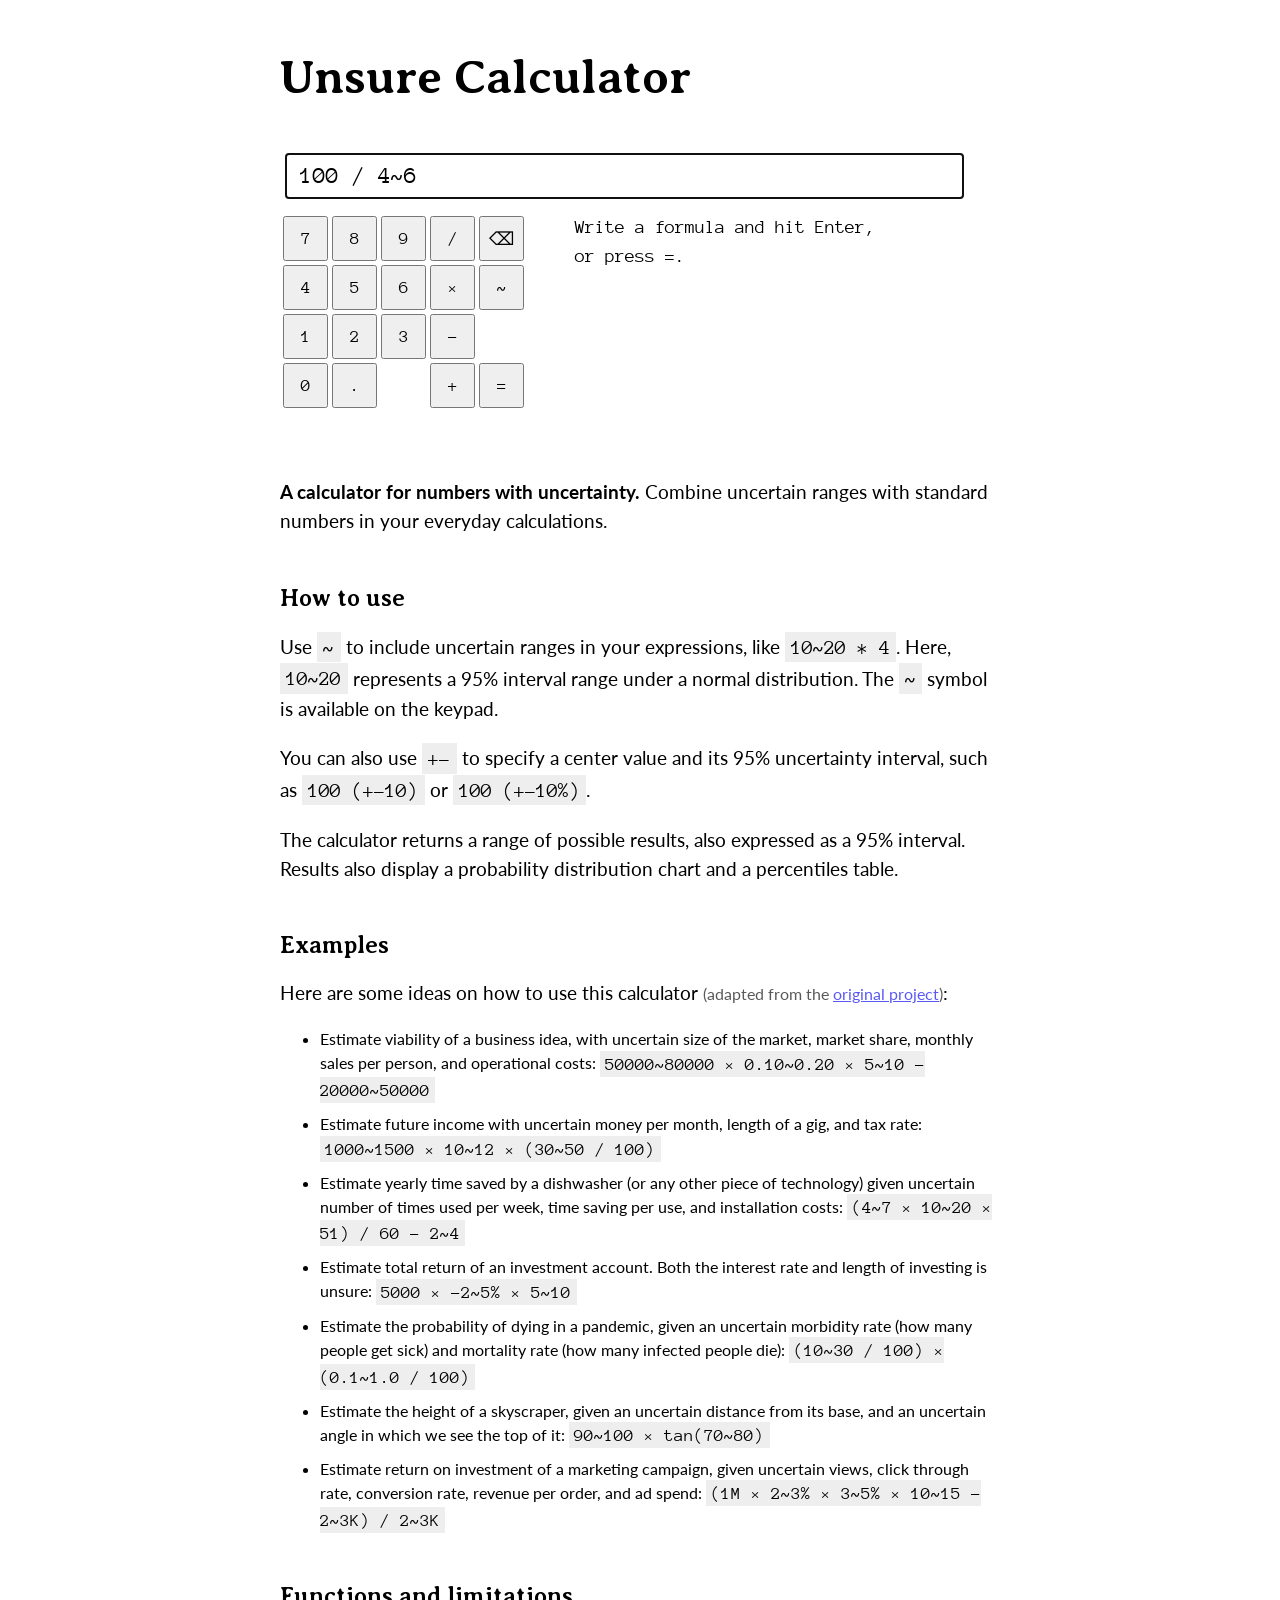
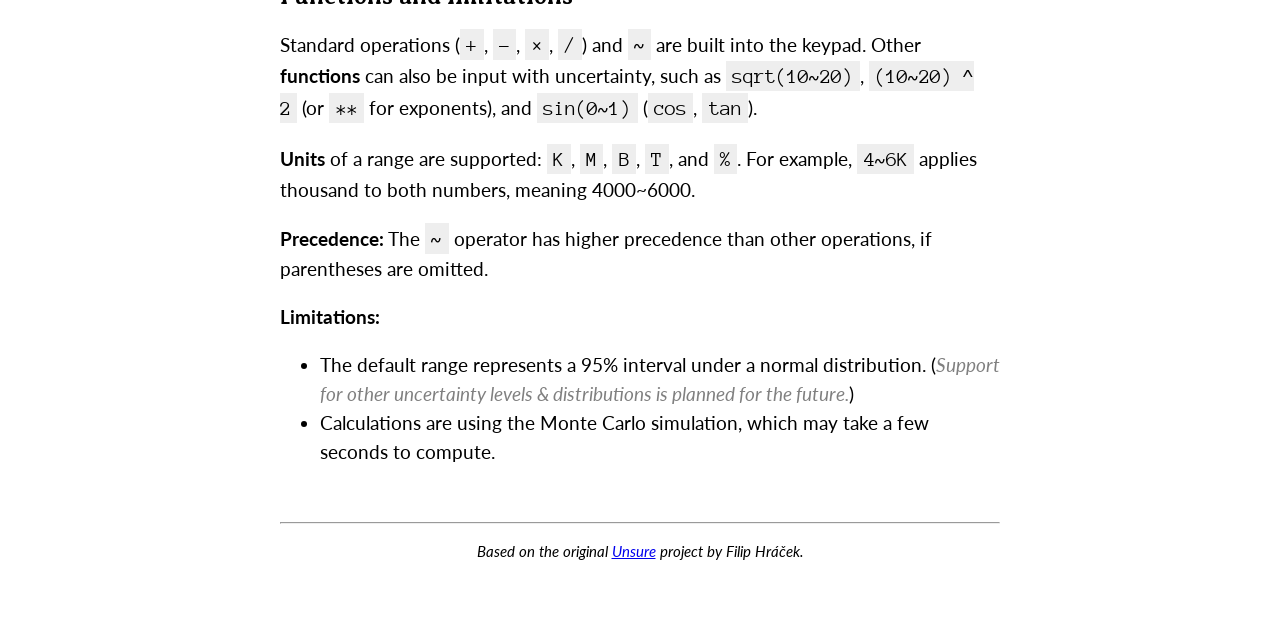
==== index.html @ 4c5ca55e "Built web Branch: main Commit: 947348cceb85f7a2508c721a93d3c73d7488a442  package:peanut 5.0.0" ====
<!DOCTYPE html>
<html lang="en">
  <head>
    <title>Unsure Calculator</title>
    <meta charset="utf-8">
    <meta name="viewport" content="width=device-width, initial-scale=1">
    <link rel="manifest" href="manifest.json">
    <link rel="stylesheet" href="styles.css">
    <link rel="stylesheet" href="app_component/app_component.css">
    <script defer src="main.dart.js"></script>

    <link rel="preconnect" href="https://fonts.gstatic.com">
    <link rel="preload" href="worker.dart.js" as="script">

    <link rel="icon" type="image/png" href="favicon.png">

    <meta property="og:title" content="Unsure Calculator">
    <meta property="og:url" content="https://filiph.github.io/unsure/">
    <meta property="og:description" content="The Unsure Calculator is an online tool that lets you calculate with numbers you’re not sure about.">
    <meta property="og:image" content="https://filiph.github.io/unsure/images/screenshot.png">

    <meta name="Description" content="The Unsure Calculator is an online tool that lets you calculate with numbers you’re not sure about.">

  </head>
  <body>
    <h1>Unsure Calculator</h1>
    
    <div id="unsure-calc">Loading...</div>

    <a href="#" id="toggle-instructions">How to use</a>
    <div id="instructions">
    <p>
      <b>A calculator for numbers with uncertainty.</b> Combine uncertain ranges with standard numbers in your everyday calculations.
    </p>

    <h2>How to use</h2>
    <p>
      Use <code>~</code> to include uncertain ranges in your expressions, like <code>10~20 * 4</code>. Here, <code>10~20</code> represents a 95% interval range under a normal distribution. The <code>~</code> symbol is available on the keypad.
    </p>
    <p>
      You can also use <code>+-</code> to specify a center value and its 95% uncertainty interval, such as <code>100 (+-10)</code> or <code>100 (+-10%)</code>.
    </p>
    <p>
      The calculator returns a range of possible results, also expressed as a 95% interval. Results also display a probability distribution chart and a percentiles table.
    </p>

    <h2>Examples</h2>
    <p>
      Here are some ideas on how to use this calculator 
      <small style="opacity: 0.65;">(adapted from the <a href="#footnote">original project</a>)</small>:
    </p>

    <ul class="compact-list">
      <li>Estimate viability of a business idea, with uncertain size of the market, market share, monthly sales per person, and operational costs: <code>50000~80000 × 0.10~0.20 × 5~10 - 20000~50000</code></li>
      <li>Estimate future income with uncertain money per month, length of a gig, and tax rate: <code>1000~1500 × 10~12 × (30~50 / 100)</code></li>
      <li>Estimate yearly time saved by a dishwasher (or any other piece of technology) given uncertain number of times used per week, time saving per use, and installation costs: <code>(4~7 × 10~20 × 51) / 60 - 2~4</code></li>
      <li>Estimate total return of an investment account. Both the interest rate and length of investing is unsure: <code>5000 × -2~5% × 5~10</code></li>
      <li>Estimate the probability of dying in a pandemic, given an uncertain morbidity rate (how many people get sick) and mortality rate (how many infected people die): <code>(10~30 / 100) × (0.1~1.0 / 100)</code></li>
      <li>Estimate the height of a skyscraper, given an uncertain distance from its base, and an uncertain angle in which we see the top of it: <code>90~100 × tan(70~80)</code></li>
      <li>Estimate return on investment of a marketing campaign, given uncertain views, click through rate, conversion rate, revenue per order, and ad spend: <code>(1M × 2~3% × 3~5% × 10~15 - 2~3K) / 2~3K</code></li>
    </ul>

    <h2>Functions and limitations</h2>
    <p>
      Standard operations (<code>+</code>, <code>-</code>, <code>×</code>, <code>/</code>) and <code>~</code> are built into the keypad.
      Other <b>functions</b> can also be input with uncertainty, such as <code>sqrt(10~20)</code>, <code>(10~20) ^ 2</code> (or <code>**</code> for exponents), and <code>sin(0~1)</code> (<code>cos</code>, <code>tan</code>).
    </p>
    <p>
      <b>Units</b> of a range are supported: <code>K</code>, <code>M</code>, <code>B</code>, <code>T</code>, and <code>%</code>. For example, <code>4~6K</code> applies thousand to both numbers, meaning 4000~6000.
    </p>
    <p>
      <b>Precedence:</b> The <code>~</code> operator has higher precedence than other operations, if parentheses are omitted.
    </p>
    <p>
      <b>Limitations:</b>
    </p>
    <ul>
      <li>The default range represents a 95% interval under a normal distribution. (<span style="color: gray; font-style: italic;">Support for other uncertainty levels & distributions is planned for the future.</span>)</li>
      <li>Calculations are using the Monte Carlo simulation, which may take a few seconds to compute.</li>
    </ul>
    </div>

    <footer> 
      <hr>
      <p id="footnote"> 
        <i>Based on the original <a href="https://filiph.github.io/unsure/" target="_blank">Unsure</a> project by Filip Hráček.</i> 
      </p> 
    </footer>

  </body>
</html>
---- styles.css ----
@import url('https://fonts.googleapis.com/css?family=Averia+Serif+Libre|Lato|Anonymous+Pro&display=swap');

body {
  max-width: 720px;
  margin: 0 auto;
  padding: 16px 5vw 5vw 5vw;
}

* {
  font-family: Lato, Roboto, Helvetica, Arial, sans-serif;
}

unsure-calc {
  min-height: 10em;
  margin-bottom: 5em;
}

h1, h2 {
  font-family: 'Averia Serif Libre', cursive;
}

h1 {
  font-size: 3em;
}

h2 {
  margin-top: 2em;
}

p, li {
  font-size: 1.2em;
  line-height: 1.5;
}

code {
  font-size: 1.1em;
  font-family: 'Anonymous Pro', monospace;
  background: #eee;
  padding: 0.2em 0.3em;
}

img {
  max-width: 100%;
}

.signage {
  margin-top: 3em;
  margin-bottom: 10em;
  text-align: right;
}

.compact-list li {
  font-size: 1em;
  margin-bottom: 0.5em;
}

footer {
  margin-top: 3.5rem;
  font-size: 0.8em;
  text-align: center;
}

#toggle-instructions {
  display: none;
}

.pwa-standalone #instructions {
  display: none;
}

.pwa-standalone #toggle-instructions {
  display: block;
}

.pwa-standalone footer {
  display: none;
}
---- app_component/app_component.css ----
.keypad-and-results {
    display: flex;
    flex-wrap: wrap;
}

input[type="text"] {
    font-family: 'Anonymous Pro', monospace;
    font-size: x-large;
    width: 90%;
    margin: 0.6em 0.2em;
    padding: 0.4em 0.6em;
    border: 1px dashed gray;
}

input[type="button"], button {
    font-family: 'Anonymous Pro', monospace;
    font-size: large;
}

.keypad {
    padding-right: 3em;
    padding-bottom: 3em;
}

.keypad button {
    width: 2.5em;
    height: 2.5em;
}

.calculator-output {
}

.calculator-output p, .calculator-output p a {
    font-family: 'Anonymous Pro', monospace;
}

.grayout {
    color: gray;
}

.loader {
    margin-top: 0.2em;
    margin-bottom: 2em;
}

.result {
    font-family: 'Anonymous Pro', monospace;
    margin-top: 0;
    font-size: 300%;
}

.note {
    margin-top: 0;
    max-width: 16em;
    padding-bottom: 2em;
}

.calculator-output a {
    cursor: pointer;
}

.calculator-output a span {
    color: blue;
}

pre {
    font-size: 0.9em;
    font-family: 'Anonymous Pro', monospace;
}
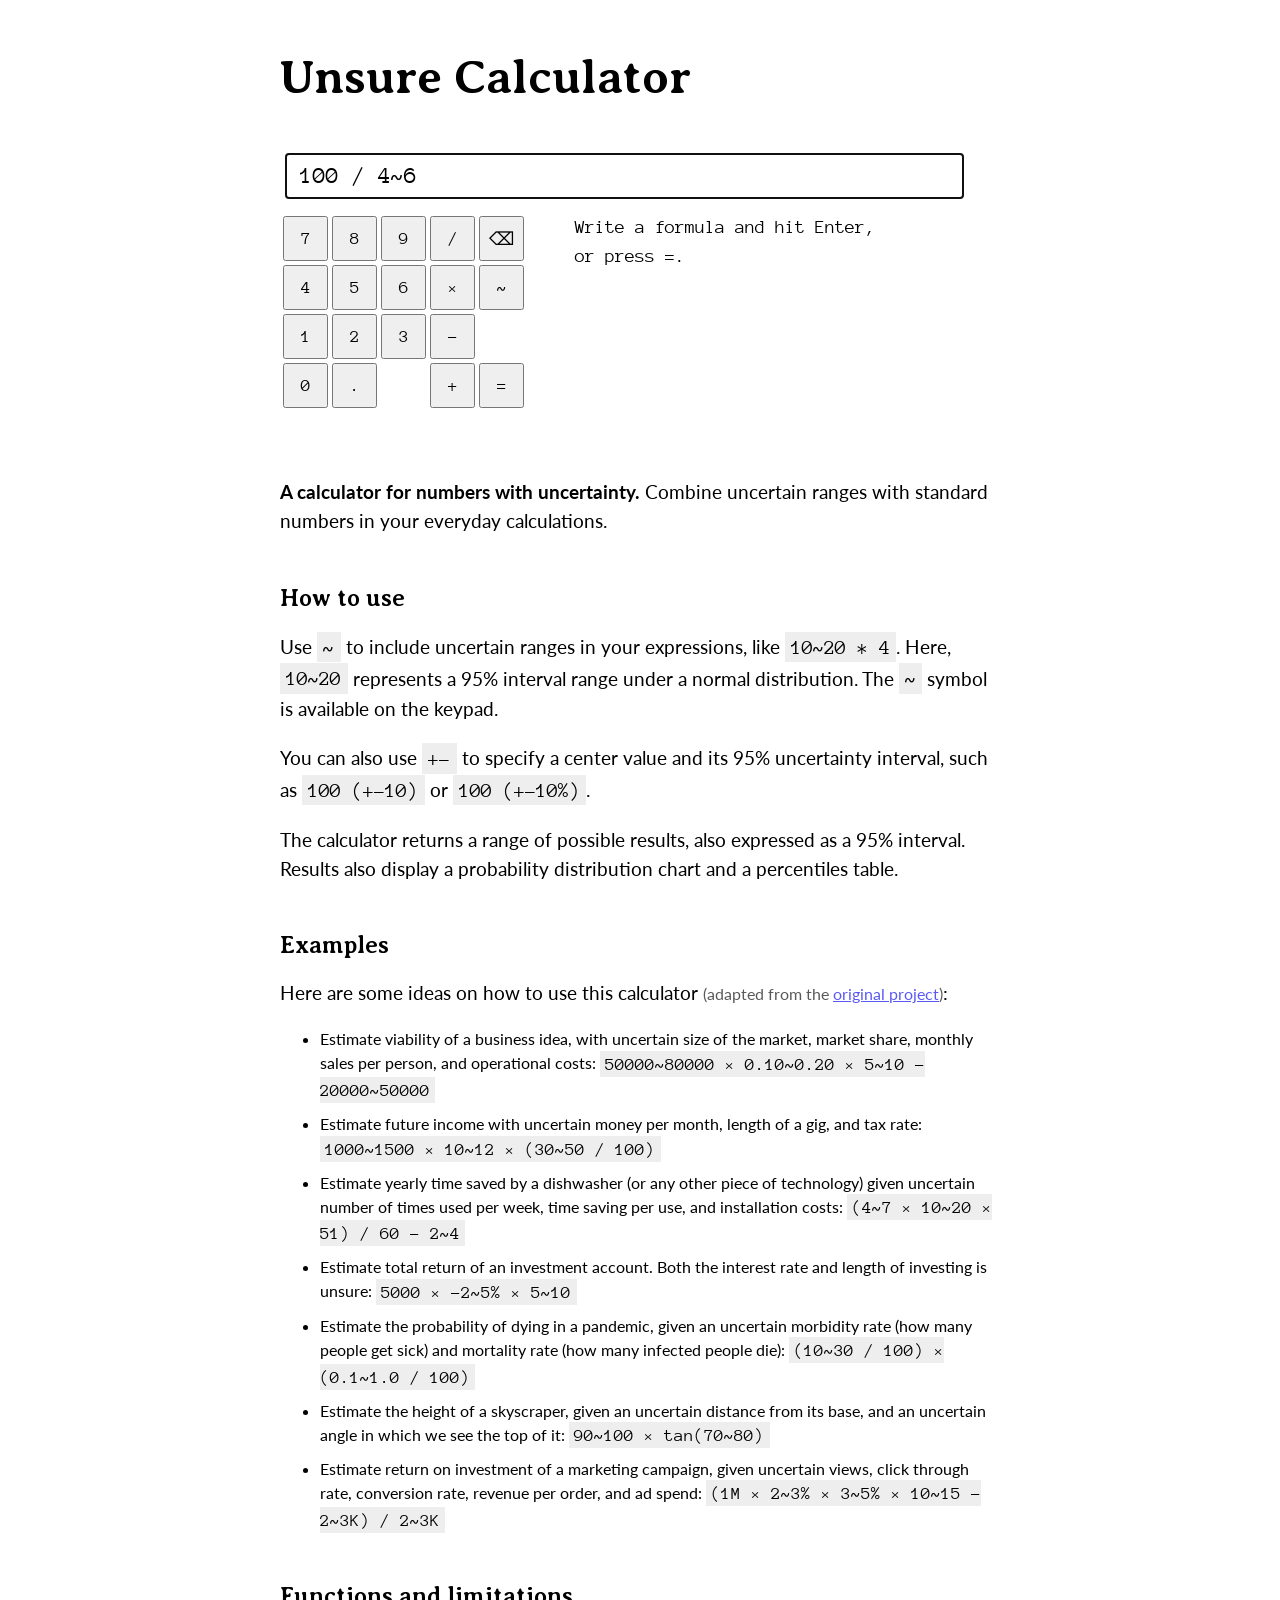
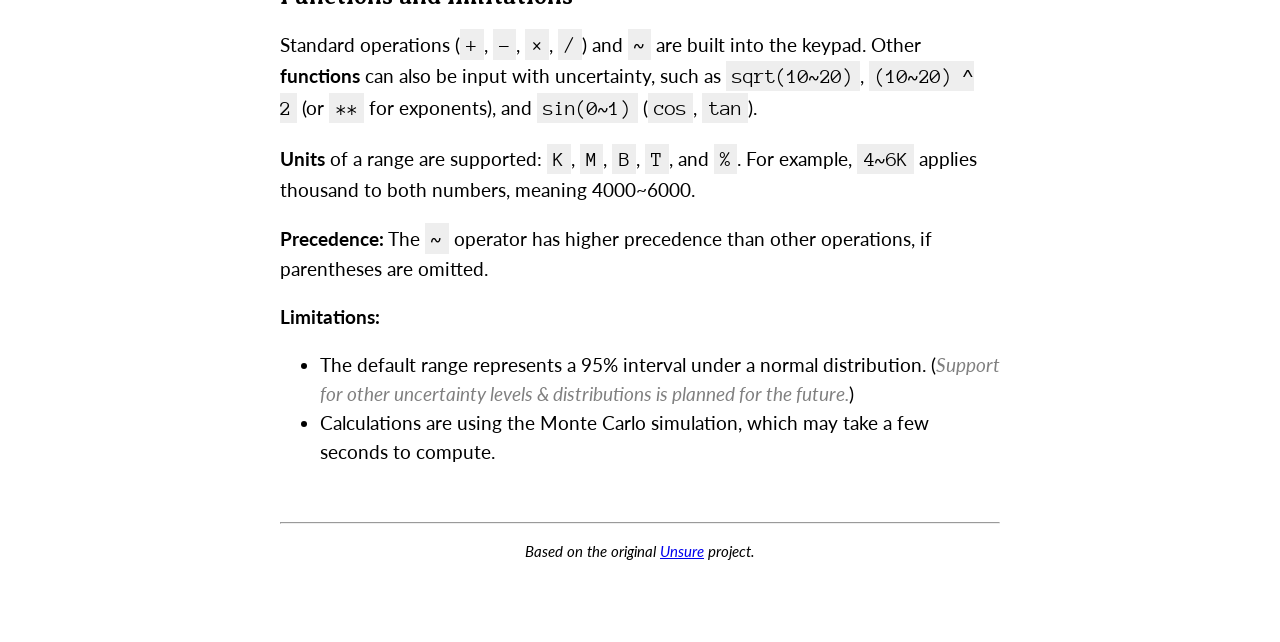
==== commit d79b7189: "Built web Branch: main Commit: 9bfe3c6262da419e3a1425c2bb07dafcf6eb1180  package:peanut 5.0.0" ====
--- a/index.html
+++ b/index.html
@@ -83,7 +83,7 @@
     <footer> 
       <hr>
       <p id="footnote"> 
-        <i>Based on the original <a href="https://filiph.github.io/unsure/" target="_blank">Unsure</a> project by Filip Hráček.</i> 
+        <i>Based on the original <a href="https://filiph.github.io/unsure/" target="_blank">Unsure</a> project.</i> 
       </p> 
     </footer>
 
